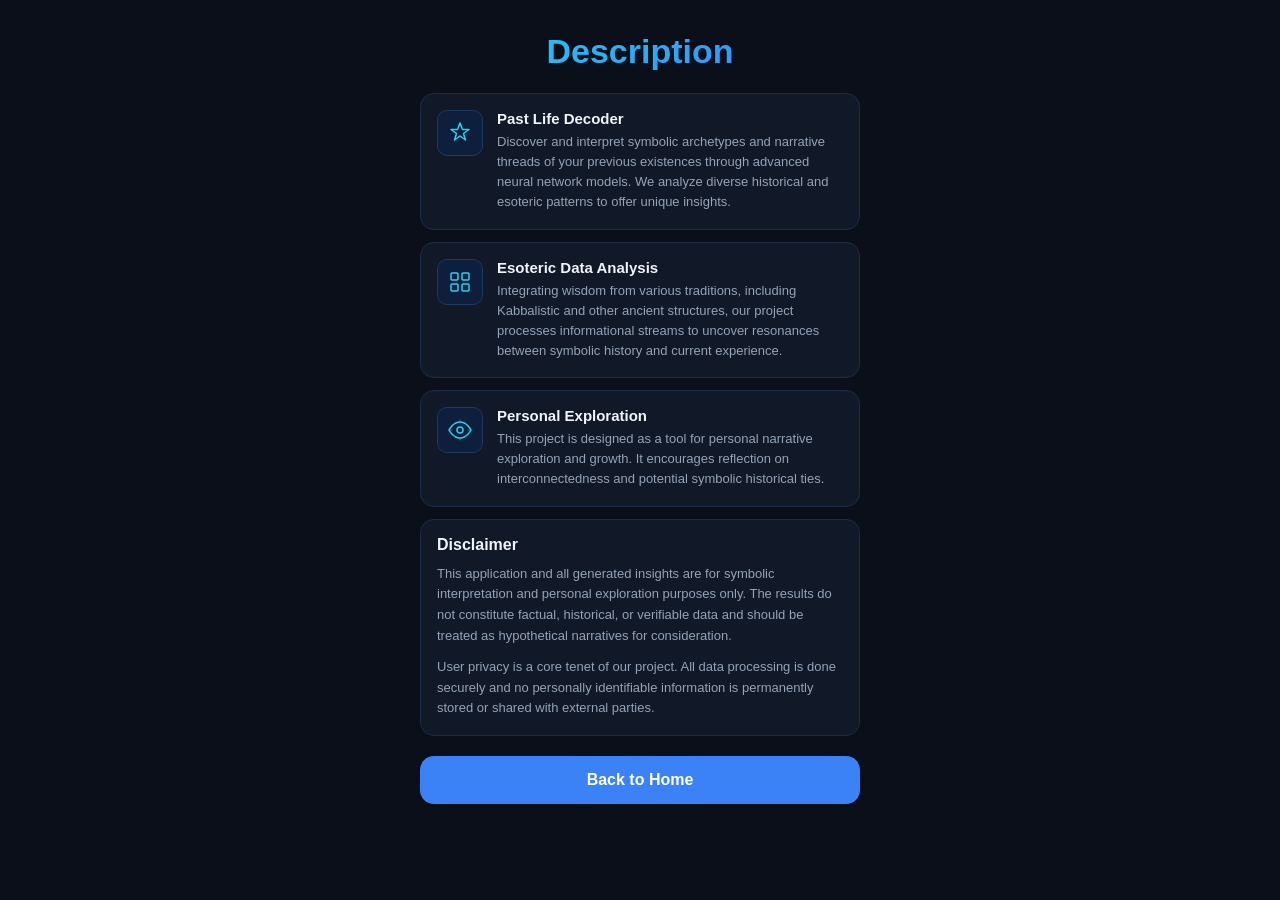
==== description.html @ e5bdcbc6 "Initial commit: MVP Chrono Soul Archive" ====
<!doctype html>
<html lang="ru">
  <head>
    <meta charset="UTF-8" />
    <meta name="viewport" content="width=device-width, initial-scale=1.0" />
    <title>Description — Chrono Soul Archive</title>
    <link rel="stylesheet" href="./styles.css" />
  </head>
  <body>
    <div class="app">

      <h1 class="desc-title">Description</h1>

      <div class="feature-card">
        <div class="feature-icon">
          <svg width="24" height="24" viewBox="0 0 24 24" fill="none" xmlns="http://www.w3.org/2000/svg">
            <path d="M12 2L14.5 8.5H21L15.5 12.5L17.5 19L12 15L6.5 19L8.5 12.5L3 8.5H9.5L12 2Z" stroke="#22d3ee" stroke-width="1.5" stroke-linejoin="round"/>
          </svg>
        </div>
        <div class="feature-body">
          <div class="feature-title">Past Life Decoder</div>
          <div class="feature-text">Discover and interpret symbolic archetypes and narrative threads of your previous existences through advanced neural network models. We analyze diverse historical and esoteric patterns to offer unique insights.</div>
        </div>
      </div>

      <div class="feature-card">
        <div class="feature-icon">
          <svg width="24" height="24" viewBox="0 0 24 24" fill="none" xmlns="http://www.w3.org/2000/svg">
            <rect x="3" y="3" width="7" height="7" rx="1" stroke="#22d3ee" stroke-width="1.5"/>
            <rect x="14" y="3" width="7" height="7" rx="1" stroke="#22d3ee" stroke-width="1.5"/>
            <rect x="3" y="14" width="7" height="7" rx="1" stroke="#22d3ee" stroke-width="1.5"/>
            <rect x="14" y="14" width="7" height="7" rx="1" stroke="#22d3ee" stroke-width="1.5"/>
          </svg>
        </div>
        <div class="feature-body">
          <div class="feature-title">Esoteric Data Analysis</div>
          <div class="feature-text">Integrating wisdom from various traditions, including Kabbalistic and other ancient structures, our project processes informational streams to uncover resonances between symbolic history and current experience.</div>
        </div>
      </div>

      <div class="feature-card">
        <div class="feature-icon">
          <svg width="24" height="24" viewBox="0 0 24 24" fill="none" xmlns="http://www.w3.org/2000/svg">
            <path d="M1 12C1 12 5 4 12 4C19 4 23 12 23 12C23 12 19 20 12 20C5 20 1 12 1 12Z" stroke="#22d3ee" stroke-width="1.5"/>
            <circle cx="12" cy="12" r="3" stroke="#22d3ee" stroke-width="1.5"/>
            <path d="M12 4V2M12 22v-2M4 12H2M22 12h-2" stroke="#22d3ee" stroke-width="1" stroke-linecap="round" opacity="0.5"/>
          </svg>
        </div>
        <div class="feature-body">
          <div class="feature-title">Personal Exploration</div>
          <div class="feature-text">This project is designed as a tool for personal narrative exploration and growth. It encourages reflection on interconnectedness and potential symbolic historical ties.</div>
        </div>
      </div>

      <div class="disclaimer-card">
        <div class="disclaimer-title">Disclaimer</div>
        <div class="disclaimer-text">
          <p>This application and all generated insights are for symbolic interpretation and personal exploration purposes only. The results do not constitute factual, historical, or verifiable data and should be treated as hypothetical narratives for consideration.</p>
          <p>User privacy is a core tenet of our project. All data processing is done securely and no personally identifiable information is permanently stored or shared with external parties.</p>
        </div>
      </div>

      <a href="./index.html" class="btn btn-primary">Back to Home</a>

    </div>
  </body>
</html>
---- styles.css ----
* {
  box-sizing: border-box;
  margin: 0;
  padding: 0;
}

body {
  font-family: -apple-system, BlinkMacSystemFont, "Segoe UI", Roboto, sans-serif;
  background: #0b0f1a;
  color: #f1f5f9;
  min-height: 100vh;
}

.app {
  max-width: 480px;
  margin: 0 auto;
  padding: 24px 20px 40px;
  min-height: 100vh;
  display: flex;
  flex-direction: column;
}

/* ── Hero image ───────────────────────────────────── */
.hero-wrap {
  margin-bottom: 28px;
  border-radius: 16px;
  overflow: hidden;
  border: 1px solid #1a3050;
}

.hero-wrap.hero-sm {
  max-height: 200px;
  overflow: hidden;
  margin-bottom: 20px;
}

.hero-image {
  width: 100%;
  display: block;
}

/* ── Buttons ──────────────────────────────────────── */
.btn {
  display: block;
  width: 100%;
  padding: 15px;
  border: none;
  border-radius: 14px;
  font-size: 16px;
  font-weight: 600;
  cursor: pointer;
  text-align: center;
  text-decoration: none;
  transition: opacity 0.15s;
}

.btn:active {
  opacity: 0.85;
}

.btn-primary {
  background: #3b82f6;
  color: #fff;
  margin-bottom: 14px;
}

.btn-link {
  background: transparent;
  color: #94a3b8;
  text-decoration: underline;
  text-underline-offset: 3px;
  font-weight: 500;
  font-size: 15px;
}

.btn.secondary {
  background: #1e2d47;
  color: #cbd5e1;
  margin-bottom: 10px;
}

/* ── Landing page ─────────────────────────────────── */
.landing-title {
  font-size: 30px;
  font-weight: 700;
  line-height: 1.25;
  text-align: center;
  margin-bottom: 22px;
}

/* ── Form page ────────────────────────────────────── */
.form-title {
  font-size: 26px;
  font-weight: 800;
  text-align: center;
  text-transform: uppercase;
  letter-spacing: 0.5px;
  margin-bottom: 8px;
}

.form-subtitle {
  text-align: center;
  color: #94a3b8;
  font-size: 15px;
  margin-bottom: 20px;
  line-height: 1.4;
}

.input-group {
  background: #111827;
  border: 1px solid #1e3a5f;
  border-radius: 12px;
  padding: 13px 14px;
  display: flex;
  align-items: center;
  gap: 12px;
  margin-bottom: 10px;
}

.input-icon {
  width: 20px;
  height: 20px;
  flex-shrink: 0;
  color: #3b82f6;
}

.input-content {
  flex: 1;
  min-width: 0;
}

.input-label {
  font-size: 11px;
  color: #64748b;
  margin-bottom: 3px;
  text-transform: none;
}

.input-field {
  background: transparent;
  border: none;
  outline: none;
  color: #f1f5f9;
  font-size: 15px;
  width: 100%;
  font-family: inherit;
}

.input-field::placeholder {
  color: #475569;
}

.input-field::-webkit-calendar-picker-indicator {
  filter: invert(0.5);
  cursor: pointer;
}

/* ── Status / loading ─────────────────────────────── */
.status-card {
  background: #111827;
  border: 1px solid #1e2d47;
  border-radius: 14px;
  padding: 24px 20px;
  text-align: center;
  margin-bottom: 12px;
}

.status-title {
  font-size: 15px;
  font-weight: 600;
  margin-bottom: 8px;
}

#status-text {
  font-size: 13px;
  color: #94a3b8;
  line-height: 1.5;
}

/* ── Life cards ───────────────────────────────────── */
.life-card {
  background: #111827;
  border: 1px solid #1e2d47;
  border-radius: 14px;
  padding: 16px;
  margin-bottom: 12px;
}

.life-card-title {
  font-size: 13px;
  font-weight: 700;
  text-transform: uppercase;
  letter-spacing: 0.6px;
  color: #22d3ee;
  margin-bottom: 14px;
}

.life-facts {
  display: grid;
  grid-template-columns: 1fr 1fr;
  gap: 10px;
  margin-bottom: 16px;
  padding-bottom: 16px;
  border-bottom: 1px solid #1e2d47;
}

.life-fact-wide {
  grid-column: 1 / -1;
}

.life-field-label {
  font-size: 10px;
  color: #64748b;
  margin-bottom: 3px;
  text-transform: uppercase;
  letter-spacing: 0.4px;
}

.life-field-value {
  font-size: 13px;
  color: #e2e8f0;
  line-height: 1.4;
}

.life-story {
  font-size: 14px;
  color: #cbd5e1;
  line-height: 1.7;
}

/* ── Actions ──────────────────────────────────────── */
.actions-card {
  background: #111827;
  border: 1px solid #1e2d47;
  border-radius: 14px;
  padding: 14px;
  margin-bottom: 12px;
}

.action-row {
  display: flex;
  flex-direction: column;
  gap: 10px;
}

/* ── Description page ─────────────────────────────── */
.desc-title {
  font-size: 34px;
  font-weight: 700;
  text-align: center;
  background: linear-gradient(135deg, #22d3ee 0%, #3b82f6 100%);
  -webkit-background-clip: text;
  -webkit-text-fill-color: transparent;
  background-clip: text;
  margin-bottom: 22px;
  padding-top: 8px;
}

.feature-card {
  background: #111827;
  border: 1px solid #1e2d47;
  border-radius: 14px;
  padding: 16px;
  display: flex;
  gap: 14px;
  align-items: flex-start;
  margin-bottom: 12px;
}

.feature-icon {
  width: 46px;
  height: 46px;
  flex-shrink: 0;
  background: #0d1f3c;
  border: 1px solid #1e3a5f;
  border-radius: 10px;
  display: flex;
  align-items: center;
  justify-content: center;
  font-size: 20px;
}

.feature-body {
  flex: 1;
}

.feature-title {
  font-size: 15px;
  font-weight: 600;
  margin-bottom: 5px;
}

.feature-text {
  font-size: 13px;
  color: #94a3b8;
  line-height: 1.55;
}

.disclaimer-card {
  background: #111827;
  border: 1px solid #1e2d47;
  border-radius: 14px;
  padding: 16px;
  margin-bottom: 20px;
}

.disclaimer-title {
  font-size: 16px;
  font-weight: 600;
  margin-bottom: 10px;
}

.disclaimer-text {
  font-size: 13px;
  color: #94a3b8;
  line-height: 1.6;
}

.disclaimer-text p + p {
  margin-top: 10px;
}

/* ── Utility ──────────────────────────────────────── */
.hidden {
  display: none !important;
}

.mt-16 {
  margin-top: 16px;
}
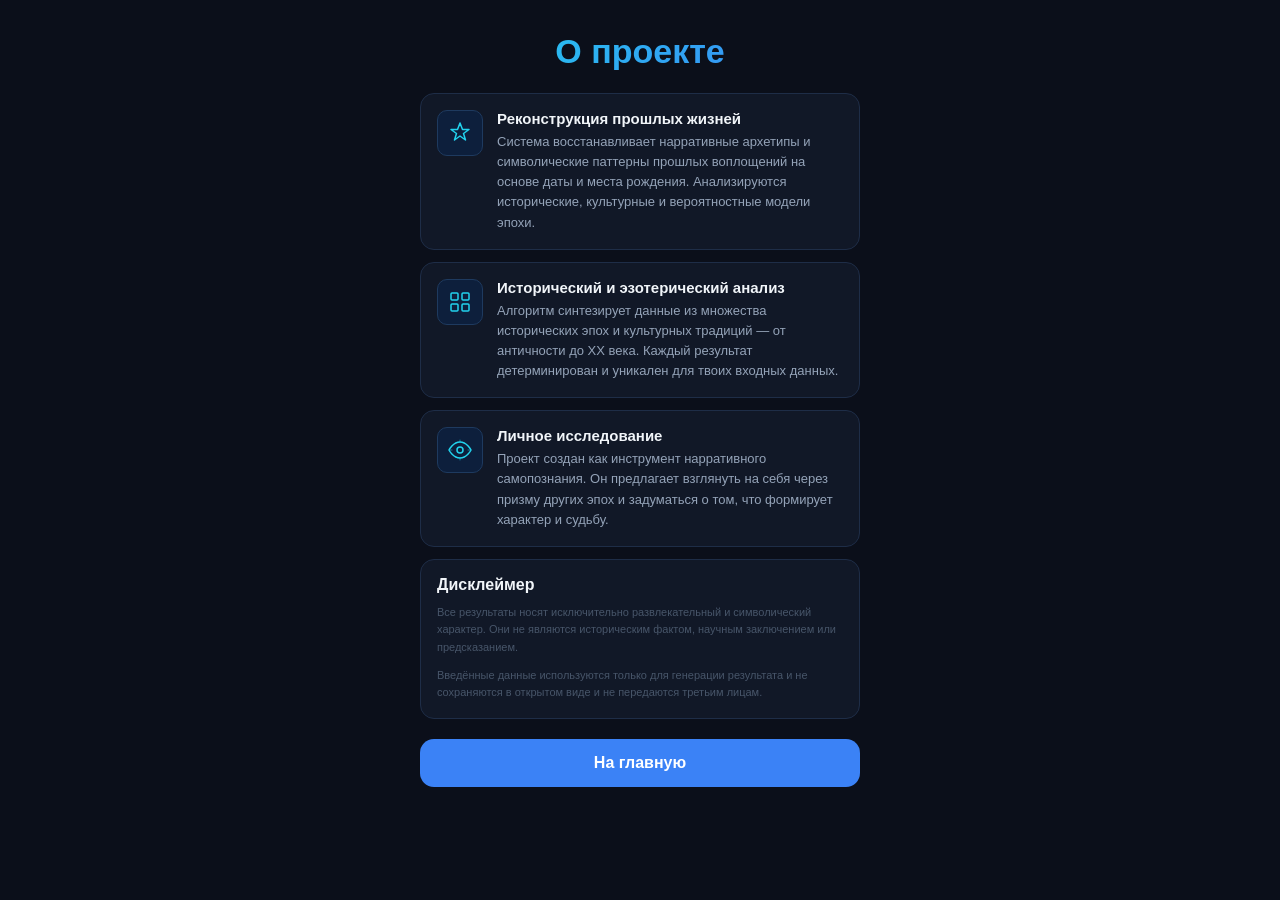
==== commit ecbe0447: "Translate all UI texts to Russian" ====
--- a/description.html
+++ b/description.html
@@ -3,13 +3,13 @@
   <head>
     <meta charset="UTF-8" />
     <meta name="viewport" content="width=device-width, initial-scale=1.0" />
-    <title>Description — Chrono Soul Archive</title>
+    <title>О проекте — Прошлые жизни</title>
     <link rel="stylesheet" href="./styles.css" />
   </head>
   <body>
     <div class="app">
 
-      <h1 class="desc-title">Description</h1>
+      <h1 class="desc-title">О проекте</h1>
 
       <div class="feature-card">
         <div class="feature-icon">
@@ -18,8 +18,8 @@
           </svg>
         </div>
         <div class="feature-body">
-          <div class="feature-title">Past Life Decoder</div>
-          <div class="feature-text">Discover and interpret symbolic archetypes and narrative threads of your previous existences through advanced neural network models. We analyze diverse historical and esoteric patterns to offer unique insights.</div>
+          <div class="feature-title">Реконструкция прошлых жизней</div>
+          <div class="feature-text">Система восстанавливает нарративные архетипы и символические паттерны прошлых воплощений на основе даты и места рождения. Анализируются исторические, культурные и вероятностные модели эпохи.</div>
         </div>
       </div>
 
@@ -33,8 +33,8 @@
           </svg>
         </div>
         <div class="feature-body">
-          <div class="feature-title">Esoteric Data Analysis</div>
-          <div class="feature-text">Integrating wisdom from various traditions, including Kabbalistic and other ancient structures, our project processes informational streams to uncover resonances between symbolic history and current experience.</div>
+          <div class="feature-title">Исторический и эзотерический анализ</div>
+          <div class="feature-text">Алгоритм синтезирует данные из множества исторических эпох и культурных традиций — от античности до XX века. Каждый результат детерминирован и уникален для твоих входных данных.</div>
         </div>
       </div>
 
@@ -47,20 +47,20 @@
           </svg>
         </div>
         <div class="feature-body">
-          <div class="feature-title">Personal Exploration</div>
-          <div class="feature-text">This project is designed as a tool for personal narrative exploration and growth. It encourages reflection on interconnectedness and potential symbolic historical ties.</div>
+          <div class="feature-title">Личное исследование</div>
+          <div class="feature-text">Проект создан как инструмент нарративного самопознания. Он предлагает взглянуть на себя через призму других эпох и задуматься о том, что формирует характер и судьбу.</div>
         </div>
       </div>
 
       <div class="disclaimer-card">
-        <div class="disclaimer-title">Disclaimer</div>
+        <div class="disclaimer-title">Дисклеймер</div>
         <div class="disclaimer-text">
-          <p>This application and all generated insights are for symbolic interpretation and personal exploration purposes only. The results do not constitute factual, historical, or verifiable data and should be treated as hypothetical narratives for consideration.</p>
-          <p>User privacy is a core tenet of our project. All data processing is done securely and no personally identifiable information is permanently stored or shared with external parties.</p>
+          <p>Все результаты носят исключительно развлекательный и символический характер. Они не являются историческим фактом, научным заключением или предсказанием.</p>
+          <p>Введённые данные используются только для генерации результата и не сохраняются в открытом виде и не передаются третьим лицам.</p>
         </div>
       </div>
 
-      <a href="./index.html" class="btn btn-primary">Back to Home</a>
+      <a href="./index.html" class="btn btn-primary">На главную</a>
 
     </div>
   </body>
--- a/styles.css
+++ b/styles.css
@@ -311,13 +311,95 @@
 }
 
 .disclaimer-text {
-  font-size: 13px;
-  color: #94a3b8;
+  font-size: 11px;
+  color: #475569;
   line-height: 1.6;
 }
 
 .disclaimer-text p + p {
   margin-top: 10px;
+}
+
+/* ── Spinner ──────────────────────────────────────── */
+.spinner {
+  width: 44px;
+  height: 44px;
+  border: 3px solid #1e2d47;
+  border-top-color: #22d3ee;
+  border-radius: 50%;
+  animation: spin 0.9s linear infinite;
+  margin: 0 auto 16px;
+}
+
+@keyframes spin {
+  to { transform: rotate(360deg); }
+}
+
+/* ── Life navigation ──────────────────────────────── */
+.life-nav {
+  display: flex;
+  align-items: center;
+  justify-content: space-between;
+  gap: 8px;
+  margin-bottom: 12px;
+}
+
+.life-nav-btn {
+  background: #1e2d47;
+  color: #94a3b8;
+  border: 1px solid #2a3f60;
+  border-radius: 10px;
+  padding: 8px 14px;
+  font-size: 13px;
+  font-weight: 500;
+  cursor: pointer;
+  transition: opacity 0.15s;
+}
+
+.life-nav-btn:disabled {
+  opacity: 0.3;
+  cursor: default;
+}
+
+.life-nav-counter {
+  font-size: 13px;
+  color: #64748b;
+}
+
+/* ── Share modal ──────────────────────────────────── */
+.modal-overlay {
+  position: fixed;
+  inset: 0;
+  background: rgba(0, 0, 0, 0.7);
+  display: flex;
+  align-items: flex-end;
+  justify-content: center;
+  z-index: 100;
+  padding: 20px;
+}
+
+.modal-card {
+  background: #111827;
+  border: 1px solid #1e2d47;
+  border-radius: 18px;
+  padding: 24px 20px;
+  width: 100%;
+  max-width: 480px;
+}
+
+.modal-title {
+  font-size: 18px;
+  font-weight: 700;
+  margin-bottom: 10px;
+  text-align: center;
+}
+
+.modal-text {
+  font-size: 14px;
+  color: #94a3b8;
+  line-height: 1.6;
+  text-align: center;
+  margin-bottom: 20px;
 }
 
 /* ── Utility ──────────────────────────────────────── */
